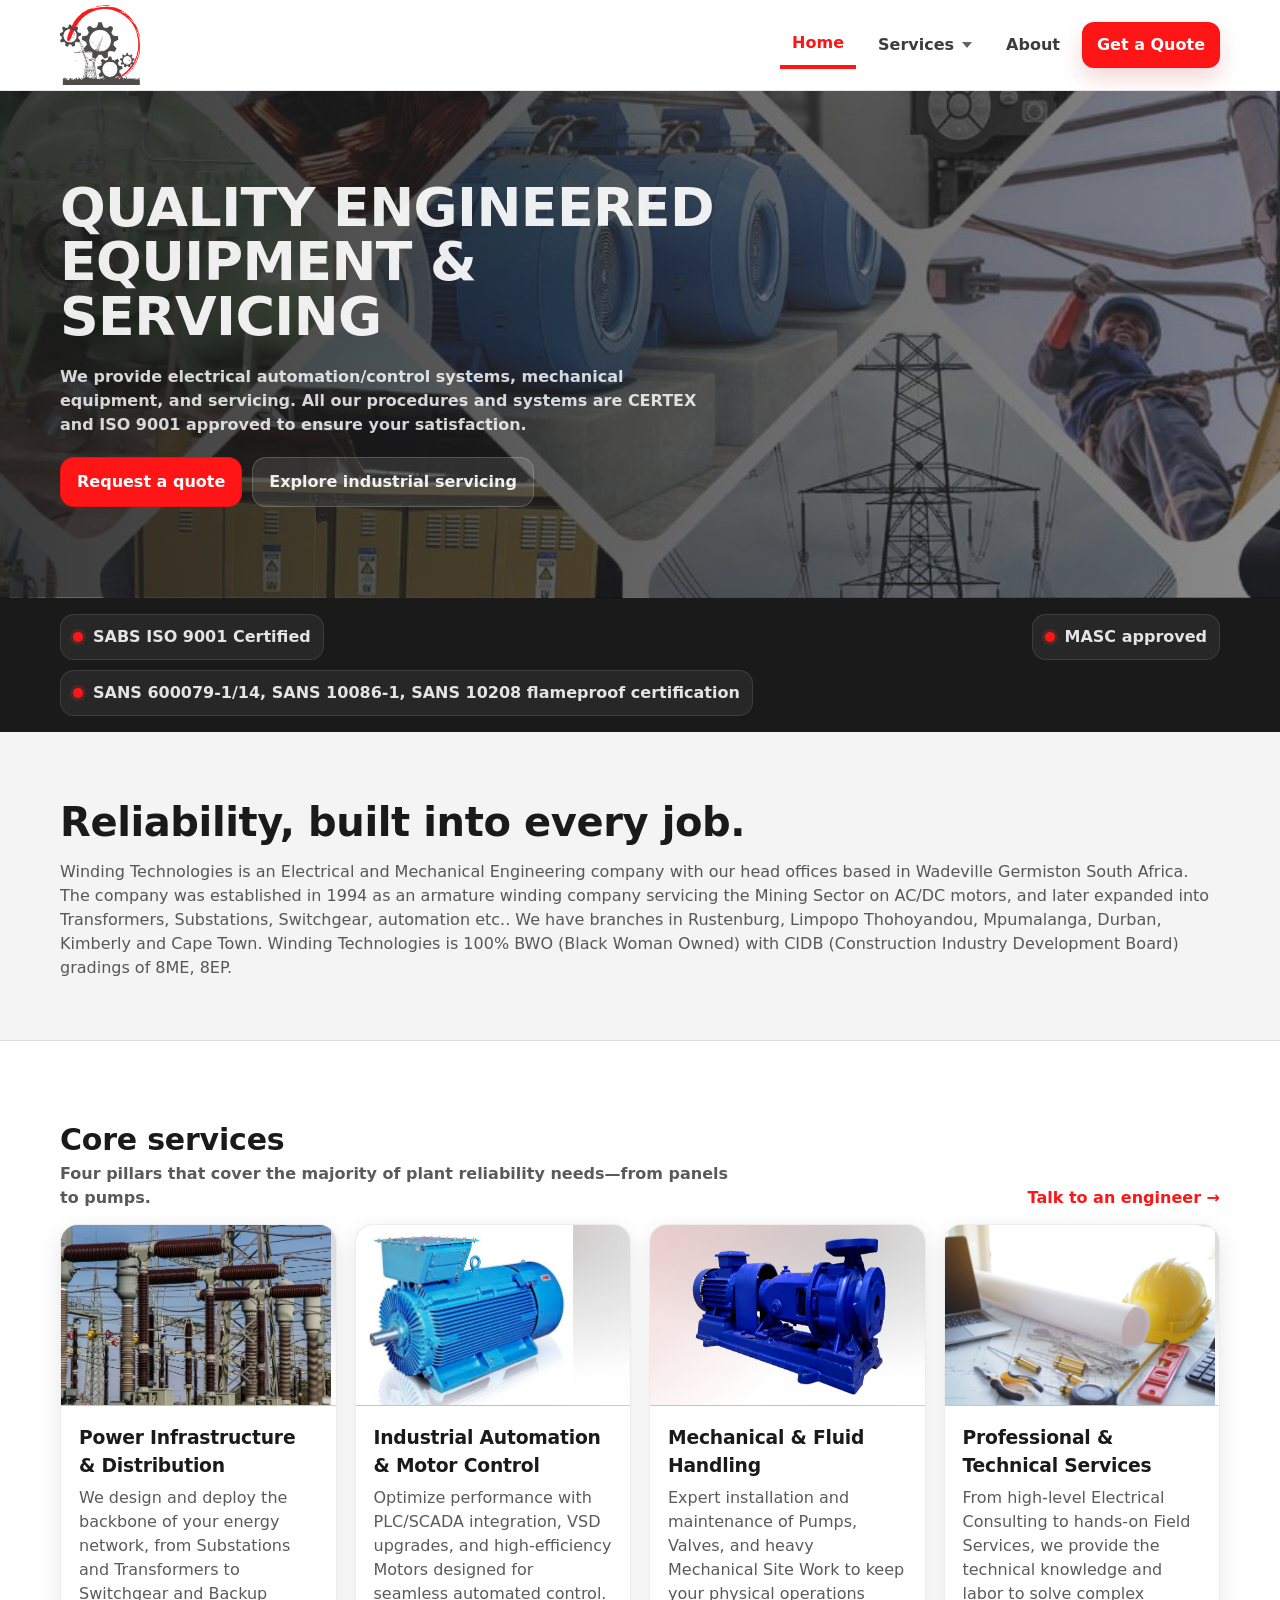
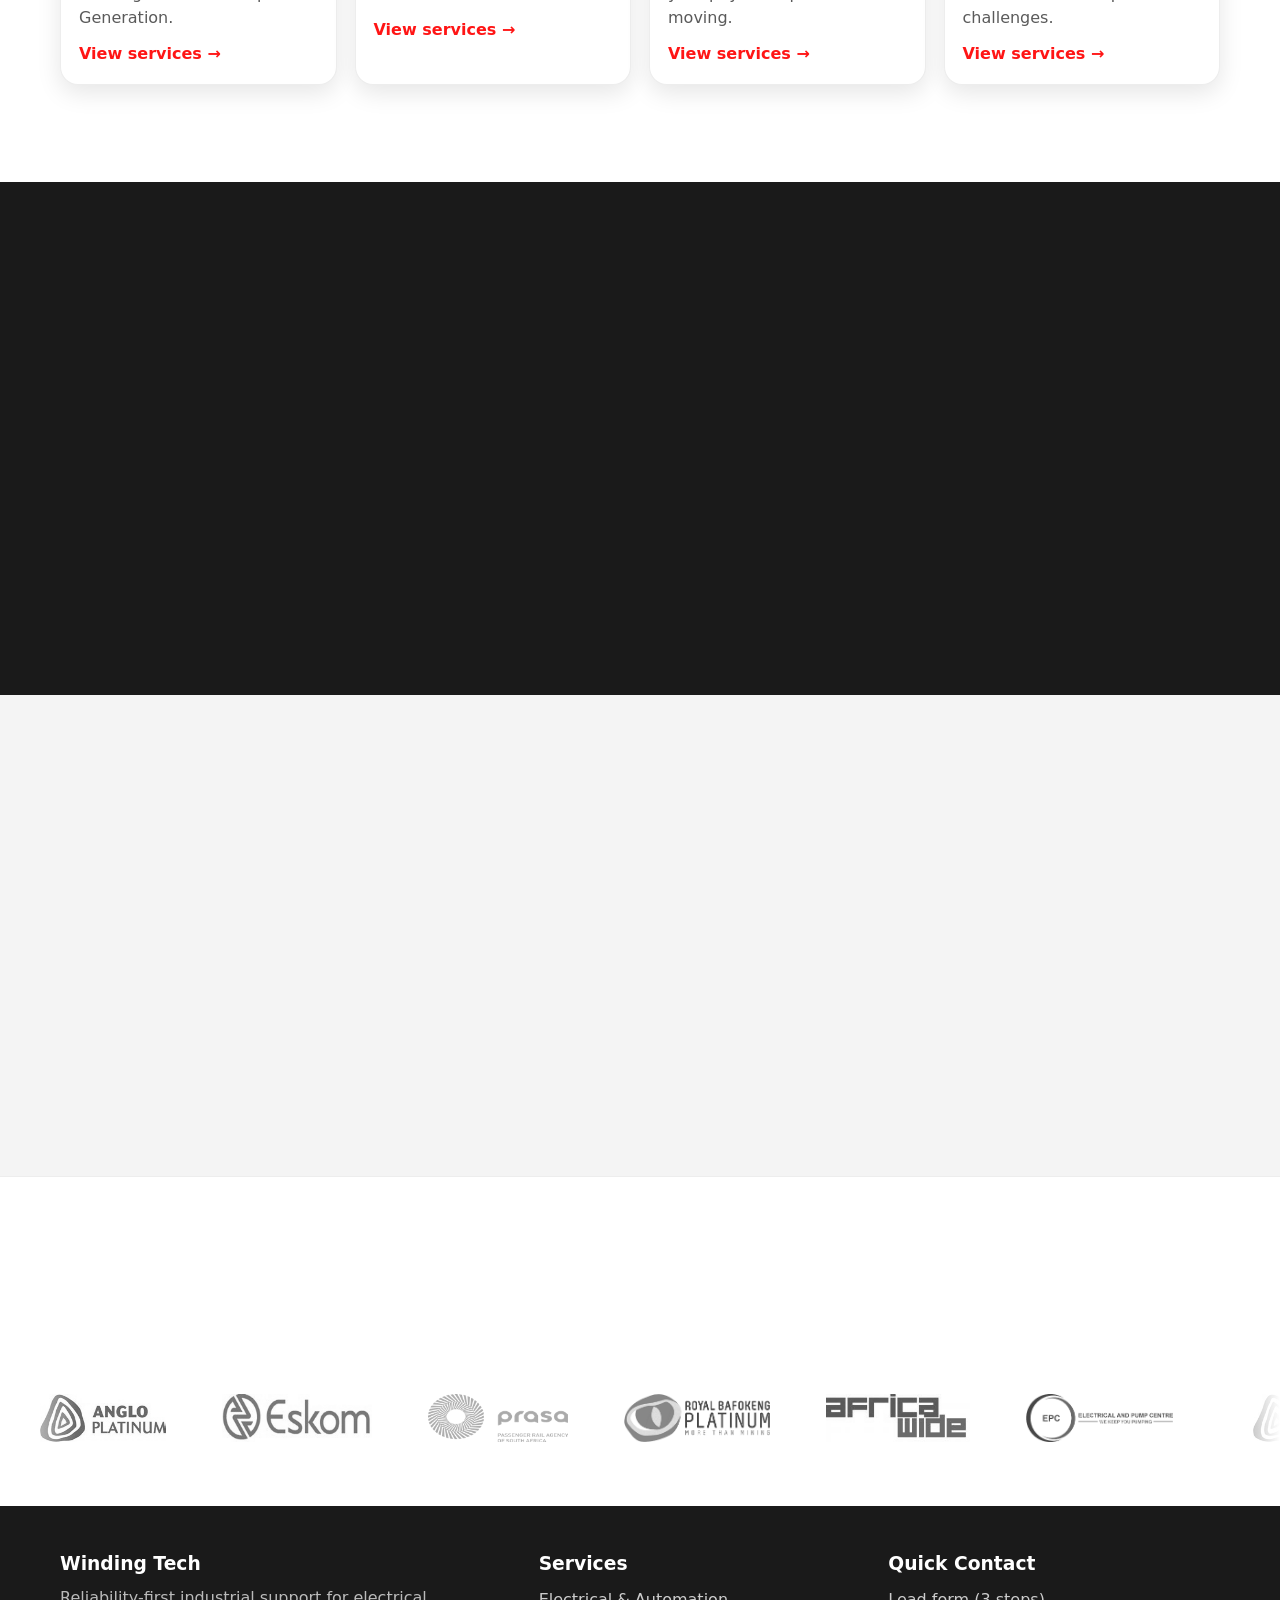
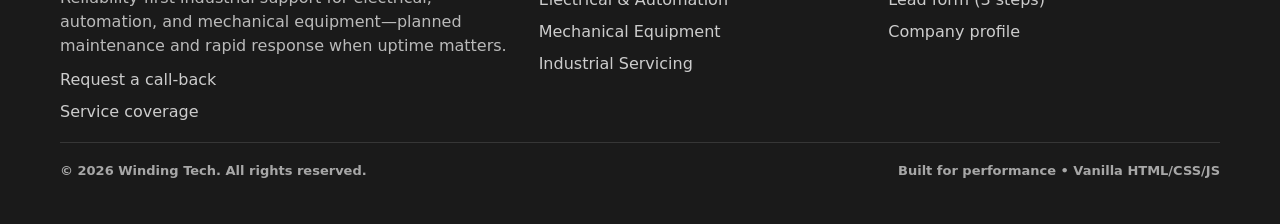
==== index.html @ 50ac8c04 "Initial Commit" ====
<!doctype html>
<html lang="en">
  <head>
    <meta charset="utf-8" />
    <meta name="viewport" content="width=device-width, initial-scale=1" />
    <title>Winding Tech | Industrial Electrical & Mechanical Services</title>
    <meta name="description" content="Reliability-first industrial electrical, automation, and mechanical equipment services. Planned maintenance and rapid response to protect uptime." />
    <link rel="stylesheet" href="./css/main.css" />
  </head>
  <body>
    <div data-site-header></div>

    <main>
      <section class="hero hero--image">
        <div class="u-container hero__grid">
          <div>
            <!-- <span class="u-pill">Industrial reliability • Uptime focused</span> -->
            <h1 class="hero__title">QUALITY ENGINEERED
              EQUIPMENT & SERVICING</h1>
            <p class="hero__lead">
              We provide electrical automation/control systems, mechanical equipment, and servicing. All our procedures and systems are CERTEX and ISO 9001 approved to ensure your satisfaction.            </p>
            <div class="hero__actions">
              <a class="btn btn--primary" href="./contact.html">Request a quote</a>
              <a class="btn" href="./services/industrial-servicing.html">Explore industrial servicing</a>
            </div>
          </div>

          <!-- <aside class="hero__panel" aria-label="What you get">
            <h3>Reliability-first delivery</h3>
            <p>Structured work scopes, clear reporting, and practical engineering—so downtime stays predictable.</p>
            <ul>
              <li>Preventive maintenance aligned to plant priorities</li>
              <li>On-site diagnostics and root-cause guidance</li>
              <li>Documentation and handover built into the job</li>
            </ul>
          </aside> -->
        </div>
      </section>

      <section class="trust" aria-label="Trust bar">
        <div class="u-container trust__row">
          <div class="trust__item"><span class="trust__dot" aria-hidden="true"></span> SABS ISO 9001 Certified</div>
          <div class="trust__item"><span class="trust__dot" aria-hidden="true"></span> MASC approved</div>
          <div class="trust__item"><span class="trust__dot" aria-hidden="true"></span> SANS 600079-1/14, SANS 10086-1, SANS 10208 flameproof certification</div>
        </div>
      </section>

      <section class="page-hero">
        <div class="u-container">
          <h1 class="page-hero__title">Reliability, built into every job.</h1>
          <p class="page-hero__lead">
            Winding Technologies is an Electrical and Mechanical Engineering company with our head offices based in
            Wadeville Germiston South Africa. The company was established in 1994 as an armature winding company servicing
            the Mining Sector on AC/DC motors, and later expanded into Transformers, Substations, Switchgear, automation etc..
            We have branches in Rustenburg, Limpopo Thohoyandou, Mpumalanga, Durban, Kimberly and Cape Town. Winding
            Technologies is 100% BWO (Black Woman Owned) with CIDB (Construction Industry Development Board) gradings of 8ME, 8EP.
          </p>
        </div>
      </section>

      <section class="u-section" aria-label="Core services overview">
        <div class="u-container">
          <div class="section-head" data-reveal>
            <div>
              <h2 class="section-head__title">Core services</h2>
              <p class="section-head__lead">Four pillars that cover the majority of plant reliability needs—from panels to pumps.</p>
            </div>
            <a class="link" href="./contact.html">Talk to an engineer →</a>
          </div>

          <div class="u-grid services-overview" data-reveal>
            <article class="u-card service-card">
              <div class="service-card__media" role="img" aria-label="Electrical and automation equipment placeholder">
                <img src="./assets/img/services/winding-tech-substation.jpg">
              </div>
              <div class="u-card__inner">
                <h3 class="service-card__title">Power Infrastructure & Distribution</h3>
                <p class="service-card__text">We design and deploy the backbone of your energy network, from Substations and Transformers to Switchgear and Backup
                Generation.</p>
                <div class="service-card__actions">
                  <a class="link" href="./services/electrical-automation.html">View services →</a>
                </div>
              </div>
            </article>

            <article class="u-card service-card">
              <div class="service-card__media" role="img" aria-label="Mechanical equipment placeholder">
                <img src="./assets/img/services/abb-motor-winding-tech.jpg" height="180">
              </div>
              <div class="u-card__inner">
                <h3 class="service-card__title">Industrial Automation & Motor Control</h3>
                <p class="service-card__text">Optimize performance with PLC/SCADA integration, VSD upgrades, and high-efficiency Motors designed for seamless
                automated control.</p>
                <div class="service-card__actions">
                  <a class="link" href="./services/mechanical-equipment.html">View services →</a>
                </div>
              </div>
            </article>

            <article class="u-card service-card">
              <div class="service-card__media" role="img" aria-label="Industrial servicing placeholder">
                <img src="./assets/img/services/Water-pump-2-inch-electric-Web-1-1024x538.png">
              </div>
              <div class="u-card__inner">
                <h3 class="service-card__title">Mechanical & Fluid Handling</h3>
                <p class="service-card__text">Expert installation and maintenance of Pumps, Valves, and heavy Mechanical Site Work to keep your physical operations
                moving.</p>
                <div class="service-card__actions">
                  <a class="link" href="./services/industrial-servicing.html">View services →</a>
                </div>
              </div>
            </article>

            <article class="u-card service-card">
              <div class="service-card__media" role="img" aria-label="Industrial servicing placeholder">
                <img src="./assets/img/services/consulting.jpg">
              </div>
              <div class="u-card__inner">
                <h3 class="service-card__title">Professional & Technical Services</h3>
                <p class="service-card__text">From high-level Electrical Consulting to hands-on Field Services, we provide the technical knowledge and labor to solve
                complex challenges.</p>
                <div class="service-card__actions">
                  <a class="link" href="./services/industrial-servicing.html">View services →</a>
                </div>
              </div>
            </article>
          </div>

        </div>
      </section>

      <section class="u-section fleet" aria-label="Rapid response fleet">
        <div class="u-container">
          <div class="fleet__grid">
            <div data-reveal>
              <h2 class="fleet__title">Quality Management</h2>
              <p class="fleet__text">
              <ul>
                <li>We are SABS ISO 9001 Certified, and we continue to maintain
                  the quality management system.</li>
                <li>We are ISO/IEC/SANS 80079-34:2018</li>
                <li>We are MTEX Q MARK as the Exd Product Repair Mark Scheme
                  Certification which covers the relevent requirements of SANS:</li>
                <li>SANS60079-0</li>
                <li>SANS60079-1</li>
                <li>SANS60079-19</li>
              </ul>
              </p>
              <!-- <div class="hero__actions" style="margin-top: 14px;">
                <a class="btn btn--primary" href="./contact.html">Request a quote</a>
                <a class="btn" href="./services/industrial-servicing.html">See servicing coverage</a>
              </div> -->
            </div>

            <div class="fleet__media" data-reveal>
              <div class="fleet__media-frame">
                <h2 class="fleet__title">Technology Partners</h2>
                <img
                  class="media-img media-img--featured"
                  src="./assets/img/partners/winding-technologies-partners.png"
                  alt="Winding Technologies Partners"
                  loading="lazy"
                />
              </div>
            </div>
            
          </div>
        </div>
      </section>

      <section class="u-section u-section--gray" aria-label="Value propositions">
        <div class="u-container">
          <div class="section-head" data-reveal>
            <div>
              <h2 class="section-head__title">Built for industrial reliability</h2>
              <p class="section-head__lead">Clear scopes. Safe execution. Documented handover. Practical engineering support on site.</p>
            </div>
          </div>

          <div class="u-grid" style="grid-template-columns: repeat(3, minmax(0,1fr));" data-reveal>
            <div class="u-card">
              <div class="u-card__inner">
                <h3 class="service-card__title">World-Class Infrastructure</h3>
                <p class="service-card__text">Factory and office space in
                  excess of 5000m<sup>2</sup></p>
              </div>
            </div>
            <div class="u-card">
              <div class="u-card__inner">
                <h3 class="service-card__title">Advanced Testing & Quality Assurance</h3>
                <p class="service-card__text">Fully computerised testing
                facility for Motors and
                Transformers</p>
              </div>
            </div>
            
            <div class="u-card">
              <div class="u-card__inner">
                <h3 class="service-card__title">Specialized Industrial Capabilities</h3>
                <p class="service-card__text">Overhead cranes of 40ton combined
                capacity, Baking and burn-off ovens with
                calibrated temperature controls, Full range of transport with vehicle
                capacities totalling 19 tons
</p>
              </div>
            </div>
          </div>
        </div>
      </section>
    </main>

    <section class="client-logos" aria-labelledby="client-logos-heading">
      <div class="u-container client-logos__head" data-reveal>
        <h2 id="client-logos-heading" class="client-logos__title">Clients we support</h2>
        <p class="client-logos__lead">Trusted partnerships across mining, power, rail, and industrial sectors.</p>
      </div>
      <div class="client-logos__viewport">
        <div class="client-logos__strip">
          <ul class="client-logos__row">
            <li class="client-logos__cell">
              <img src="./assets/img/clients/anglo-american-logo.jpg" alt="Anglo American" width="200" height="80" loading="lazy" />
            </li>
            <li class="client-logos__cell">
              <img src="./assets/img/clients/eskom-logo.jpg" alt="Eskom" width="200" height="80" loading="lazy" />
            </li>
            <li class="client-logos__cell">
              <img src="./assets/img/clients/prasa-logo.png" alt="PRASA" width="200" height="80" loading="lazy" />
            </li>
            <li class="client-logos__cell">
              <img src="./assets/img/clients/royal-bafokeng-logo.png" alt="Royal Bafokeng Platinum" width="200" height="80" loading="lazy" />
            </li>
            <li class="client-logos__cell">
              <img src="./assets/img/clients/africa-wide-logo.jpg" alt="Africa Wide" width="200" height="80" loading="lazy" />
            </li>
            <li class="client-logos__cell">
              <img src="./assets/img/clients/epc-logo.png" alt="EPC" width="200" height="80" loading="lazy" />
            </li>
          </ul>
          <ul class="client-logos__row" aria-hidden="true">
            <li class="client-logos__cell">
              <img src="./assets/img/clients/anglo-american-logo.jpg" alt="" width="200" height="80" loading="lazy" />
            </li>
            <li class="client-logos__cell">
              <img src="./assets/img/clients/eskom-logo.jpg" alt="" width="200" height="80" loading="lazy" />
            </li>
            <li class="client-logos__cell">
              <img src="./assets/img/clients/prasa-logo.png" alt="" width="200" height="80" loading="lazy" />
            </li>
            <li class="client-logos__cell">
              <img src="./assets/img/clients/royal-bafokeng-logo.png" alt="" width="200" height="80" loading="lazy" />
            </li>
            <li class="client-logos__cell">
              <img src="./assets/img/clients/africa-wide-logo.jpg" alt="" width="200" height="80" loading="lazy" />
            </li>
            <li class="client-logos__cell">
              <img src="./assets/img/clients/epc-logo.png" alt="" width="200" height="80" loading="lazy" />
            </li>
          </ul>
        </div>
      </div>
    </section>

    <div data-site-footer></div>
    <script src="./js/main.js" defer></script>
  </body>
</html>
---- css/main.css ----
/* Winding Tech — Design System (BEM + CSS Variables) */
:root{
  --color-jet: #1A1A1A;
  --color-red: #ff1515;
  --color-gray: #F4F4F4;
  --color-white: #FFFFFF;
  --color-muted: #4e4b4b;

  --radius-md: 14px;
  --radius-lg: 18px;
  --shadow-sm: 0 8px 24px rgba(0,0,0,.10);
  --shadow-md: 0 16px 40px rgba(0,0,0,.14);

  --container: 1160px;
  --gutter: 20px;
  --header-h: 90px;
}

*{ box-sizing:border-box; }
html{ scroll-behavior:smooth; }
body{
  margin:0;
  font-family: ui-sans-serif, system-ui, -apple-system, "Segoe UI", Roboto, Helvetica, Arial, "Apple Color Emoji","Segoe UI Emoji";
  color: var(--color-jet);
  background: var(--color-white);
  line-height: 1.5;
  text-rendering: optimizeLegibility;
}
img{ max-width:100%; height:auto; display:block; }
a{ color: inherit; text-decoration: none; }
button, input, textarea{ font: inherit; }

.media-img{
  width: 100%;
  height: 100%;
  object-fit: cover;
  border-radius: 4px;
}
.media-img--featured{
  border-bottom: 3px solid var(--color-red);
}

.u-container{
  width: min(var(--container), calc(100% - (var(--gutter) * 2)));
  margin-inline: auto;
}
.u-sr-only{
  position:absolute;
  width:1px; height:1px;
  padding:0; margin:-1px;
  overflow:hidden; clip: rect(0,0,0,0);
  white-space:nowrap; border:0;
}
.u-section{
  padding: clamp(40px, 6vw, 84px) 0;
}
.u-section--gray{ background: var(--color-gray); }
.u-grid{ display:grid; gap: 18px; }
.u-card{
  background: var(--color-white);
  border-radius: var(--radius-lg);
  box-shadow: var(--shadow-sm);
  border: 1px solid rgba(26,26,26,.08);
}
.u-card__inner{ padding: 18px; }
.u-pill{
  display:inline-flex;
  gap: 8px;
  align-items:center;
  padding: 8px 12px;
  border-radius: 999px;
  background: rgba(211,47,47,.10);
  color: var(--color-jet);
  border: 1px solid rgba(211,47,47,.18);
  font-weight: 600;
  font-size: 13px;
}

/* Header / Nav */
.site-header{
  position: sticky;
  top: 0;
  z-index: 50;
  background: rgba(255,255,255,.88);
  backdrop-filter: blur(10px);
  border-bottom: 1px solid rgba(26,26,26,.10);
}
.site-header__bar{
  display:flex;
  align-items:center;
  justify-content:space-between;
  height: var(--header-h);
  gap: 14px;
}
.brand{
  display:flex;
  align-items:center;
  gap: 10px;
  min-width: 200px;
}
.brand__logo{
  width: 80px;
  height: 80px;
  /* border-radius: 10px; */
  object-fit: cover;
  /* box-shadow: inset 0 0 0 1px rgba(255,255,255,.12); */
 }
.brand__text{ display:flex; flex-direction:column; line-height:1.1; }
.brand__name{ font-weight: 800; letter-spacing: .2px; }
.brand__tag{ font-size: 12px; color: var(--color-muted); font-weight: 600; }

.nav{
  display:flex;
  align-items:center;
  gap: 16px;
}
.nav__list{
  list-style:none;
  display:flex;
  gap: 10px;
  padding:0;
  margin:0;
  align-items:center;
}
.nav__item{ position: relative; }
.nav__link{
  display:inline-flex;
  align-items:center;
  padding: 10px 12px;
  border-radius: 0px;
  font-weight: 650;
  color: rgba(26,26,26,.85);
}
.nav__link:hover{
  background: rgba(26,26,26,.06);
}
.nav__link--active{
  background: none;
  border-bottom: 4px solid var(--color-red);
  color: var(--color-red);
}
.nav__link--services{
  display:inline-flex;
  align-items:center;
  gap: 8px;
  border:none;
  background-color: var(--color-white);
}
.nav__caret{
  width: 0;
  height: 0;
  border-left: 5px solid transparent;
  border-right: 5px solid transparent;
  border-top: 6px solid currentColor;
  opacity: .8;
}

/* Mega menu */
.mega{
  position: absolute;
  top: calc(100% + 10px);
  left: 0;
  min-width: 360px;
  background: var(--color-jet);
  color: rgba(255,255,255,.92);
  border-radius: 18px;
  border: 1px solid rgba(255,255,255,.10);
  border-top: 4px solid var(--color-red);
  box-shadow: var(--shadow-md);
  padding: 14px;
  display:none;
}
.mega__grid{
  display:grid;
  grid-template-columns: 1fr;
  gap: 12px;
}
.mega__col-title{
  margin: 0 0 8px;
  color: rgba(255,255,255,.70);
  font-weight: 850;
  font-size: 12px;
  letter-spacing: .6px;
  text-transform: uppercase;
}
.mega__list{
  list-style:none;
  padding:0;
  margin:0;
  display:grid;
  gap: 6px;
}
.mega__link{
  display:flex;
  align-items:center;
  padding: 10px 12px;
  border-radius: 14px;
  color: rgba(255,255,255,.92);
  font-weight: 600;
}
.mega__link:hover{
  color: var(--color-red);
  background: rgba(255,255,255,.06);
}
.nav__item--services:hover .mega{ display:block; }
.nav__item--services.nav__item--open .mega{ display:block; }
.nav__cta{
  display:inline-flex;
  align-items:center;
  justify-content:center;
  padding: 10px 14px;
  border-radius: 12px;
  background: var(--color-red);
  color: var(--color-white);
  font-weight: 750;
  box-shadow: 0 10px 22px rgba(211,47,47,.20);
  border: 1px solid rgba(0,0,0,.05);
}
.nav__cta:hover{ filter: brightness(.98); }

.nav-toggle{
  display:none;
  width: 42px;
  height: 42px;
  border-radius: 12px;
  border: 1px solid rgba(26,26,26,.12);
  background: rgba(255,255,255,.9);
  padding:0;
}
.nav-toggle__icon{
  width: 18px;
  height: 12px;
  margin: 0 auto;
  position: relative;
}
.nav-toggle__icon span{
  position:absolute;
  left:0; right:0;
  height: 2px;
  background: var(--color-jet);
  border-radius: 2px;
  transform-origin: center;
  transition: transform .18s ease, top .18s ease, opacity .18s ease;
}
.nav-toggle__icon span:nth-child(1){ top:0; }
.nav-toggle__icon span:nth-child(2){ top:5px; }
.nav-toggle__icon span:nth-child(3){ top:10px; }
.nav--open .nav-toggle__icon span:nth-child(1){ top:5px; transform: rotate(45deg); }
.nav--open .nav-toggle__icon span:nth-child(2){ opacity:0; }
.nav--open .nav-toggle__icon span:nth-child(3){ top:5px; transform: rotate(-45deg); }

@media (max-width: 860px){
  .nav-toggle{ display:inline-flex; align-items:center; justify-content:center; }
  .nav__list{
    position: fixed;
    inset: calc(var(--header-h) + 12px) 12px auto 12px;
    display:grid;
    gap: 8px;
    padding: 12px;
    border-radius: 18px;
    background: rgba(255,255,255,.96);
    border: 1px solid rgba(26,26,26,.12);
    box-shadow: var(--shadow-md);
    transform: translateY(-12px);
    opacity: 0;
    pointer-events: none;
    transition: transform .18s ease, opacity .18s ease;
  }
  .nav--open .nav__list{
    transform: translateY(0);
    opacity: 1;
    pointer-events: auto;
  }
  .nav__link, .nav__cta{ width: 100%; justify-content:flex-start; }

  .nav__item{ width: 100%; }
  .nav__item--services .mega{
    position: static;
    min-width: 0;
    width: 100%;
    margin-top: 6px;
    display:none;
  }
  .nav__item--services.nav__item--open .mega{ display:block; }
  .mega__grid{ grid-template-columns: 1fr; }
}

/* Footer */
.site-footer{
  background: var(--color-jet);
  color: rgba(255,255,255,.88);
  padding: 44px 0;
}
.site-footer__grid{
  display:grid;
  grid-template-columns: 1.25fr .9fr .9fr;
  gap: 18px;
}
.site-footer__title{ font-weight: 800; color: var(--color-white); margin:0 0 8px; }
.site-footer__muted{ color: rgba(255,255,255,.70); margin:0; }
.site-footer__links{ list-style:none; padding:0; margin: 10px 0 0; display:grid; gap: 8px; }
.site-footer__links a{ color: rgba(255,255,255,.78); }
.site-footer__links a:hover{ color: rgba(255,255,255,.95); }
.site-footer__meta{
  margin-top: 18px;
  padding-top: 18px;
  border-top: 1px solid rgba(255,255,255,.12);
  display:flex;
  align-items:center;
  justify-content:space-between;
  gap: 12px;
  flex-wrap: wrap;
  color: rgba(255,255,255,.62);
  font-weight: 600;
  font-size: 13px;
}
@media (max-width: 860px){
  .site-footer__grid{ grid-template-columns: 1fr; }
}

/* Home */
.hero{
  position: relative;
  padding: clamp(44px, 7vw, 96px) 0;
  background:
    radial-gradient(900px 500px at 16% -10%, rgba(211,47,47,.18), transparent 60%),
    radial-gradient(700px 420px at 92% 0%, rgba(26,26,26,.10), transparent 55%),
    linear-gradient(180deg, rgba(244,244,244,.85), rgba(255,255,255,1));
  border-bottom: 1px solid rgba(26,26,26,.10);
}
.hero--image{
  color: rgba(255,255,255,.92);
  background-color: var(--color-jet);
  background-image: var(--hero-image, url("../assets/img/winding-tech-website-header.png"));
  background-size: cover;
  background-position: center;
  background-repeat: no-repeat;
  background-attachment: fixed;
  border-bottom: 1px solid rgba(0,0,0,.25);
}
.hero--image::before{
  content:"";
  position:absolute;
  inset:0;
  background: linear-gradient(90deg, rgba(26,26,26,.70), rgba(26,26,26,0));
  pointer-events:none;
}
.hero--image .hero__grid{ position: relative; z-index: 1; }
.hero--image .u-pill{
  background: rgba(0,0,0,.28);
  border-color: rgba(255,255,255,.14);
  color: rgba(255,255,255,.92);
}
.hero--image .hero__lead{ color: rgba(255,255,255,.82); }
.hero--image .btn{
  background: rgba(255,255,255,.10);
  border-color: rgba(255,255,255,.18);
  color: rgba(255,255,255,.92);
}
.hero--image .btn--primary{
  background: var(--color-red);
  color: var(--color-white);
  border-color: rgba(0,0,0,.10);
}
.hero__grid{
  display:grid;
  grid-template-columns: 1.2fr .8fr;
  gap: 22px;
  align-items:center;
}
.hero__title{
  font-size: clamp(34px, 4.2vw, 54px);
  line-height: 1.02;
  letter-spacing: -0.6px;
  margin: 0 0 20px;
}
.hero__lead{
  margin: 0 0 20px;
  color: rgba(26,26,26,.75);
  font-weight: 600;
  max-width: 58ch;
}
.hero__actions{
  display:flex;
  gap: 10px;
  flex-wrap: wrap;
  align-items:center;
}
.btn{
  display:inline-flex;
  align-items:center;
  justify-content:center;
  gap: 10px;
  padding: 12px 16px;
  border-radius: 14px;
  border: 1px solid rgba(26,26,26,.12);
  background: rgba(255,255,255,.92);
  font-weight: 750;
}
.btn--primary{
  background: var(--color-red);
  color: var(--color-white);
  border-color: rgba(0,0,0,.08);
}
.btn:hover{ filter: brightness(.99); }
.hero__panel{
  background: rgba(26,26,26,.92);
  color: rgba(255,255,255,.90);
  border-radius: 22px;
  padding: 18px;
  box-shadow: var(--shadow-md);
  border: 1px solid rgba(255,255,255,.10);
}
.hero__panel h3{ margin: 0 0 10px; color: var(--color-white); }
.hero__panel p{ margin: 0 0 12px; color: rgba(255,255,255,.74); font-weight: 600; }
.hero__panel ul{ margin: 0; padding-left: 18px; color: rgba(255,255,255,.84); }
.hero__panel li{ margin: 6px 0; }
@media (max-width: 980px){
  .hero__grid{ grid-template-columns: 1fr; }
}

.trust{
  padding: 16px 0;
  background: var(--color-jet);
  color: rgba(255,255,255,.88);
}
.trust__row{
  display:flex;
  gap: 10px;
  flex-wrap: wrap;
  align-items:center;
  justify-content: space-between;
}
.trust__item{
  display:flex;
  gap: 10px;
  align-items:center;
  padding: 10px 12px;
  border-radius: 14px;
  background: rgba(255,255,255,.06);
  border: 1px solid rgba(255,255,255,.10);
  font-weight: 750;
  color: rgba(255,255,255,.88);
}
.trust__dot{
  width: 10px; height: 10px;
  border-radius: 999px;
  background: var(--color-red);
  box-shadow: 0 0 0 3px rgba(211,47,47,.20);
}

.section-head{
  display:flex;
  align-items:flex-end;
  justify-content: space-between;
  gap: 14px;
  margin-bottom: 14px;
}
.section-head__title{
  margin:0;
  font-size: clamp(22px, 2.4vw, 30px);
  letter-spacing: -.2px;
}
.section-head__lead{
  margin:0;
  color: rgba(26,26,26,.72);
  font-weight: 600;
  max-width: 62ch;
}

.services-overview{
  grid-template-columns: repeat(4, 1fr);
  margin-bottom: 20px;
}
@media (max-width: 980px){
  .services-overview{ grid-template-columns: 1fr; }
}

.service-card{
  overflow:hidden;
}
.service-card__media{
  aspect-ratio: 16/9;
  background:
    linear-gradient(135deg, rgba(211,47,47,.18), transparent 60%),
    radial-gradient(400px 240px at 70% 10%, rgba(26,26,26,.18), transparent 55%),
    linear-gradient(180deg, rgba(244,244,244,1), rgba(255,255,255,1));
  border-bottom: 1px solid rgba(26,26,26,.08);
}

.service-card__media > img {
  height: 180px;
}

.service-card__title{
  margin: 0 0 6px;
  font-weight: 850;
  letter-spacing: -.2px;
}
.service-card__text{
  margin:0;
  color: rgba(26,26,26,.72);
  font-weight: 400;
}
.service-card__actions{
  margin-top: 12px;
  display:flex;
  gap: 10px;
  align-items:center;
  flex-wrap: wrap;
}
.link{
  display:inline-flex;
  align-items:center;
  gap: 8px;
  font-weight: 800;
  color: var(--color-red);
}
.link:hover{ filter: brightness(.95); }

/* Fleet (home) */
.fleet{
  background: var(--color-jet);
  color: rgba(255,255,255,.90);
}
.fleet__grid{
  display:grid;
  grid-template-columns: 1fr 1fr;
  gap: 18px;
  align-items:center;
}
.fleet__media{
  border-left: 5px solid var(--color-red);
  padding-left: 12px;
}
.fleet__media-frame{
  border-radius: 18px;
  overflow:hidden;
  box-shadow: var(--shadow-md);
  border: 1px solid rgba(255,255,255,.10);
  background: rgba(255,255,255,.06);
}
.fleet__title{
  margin: 0 0 8px;
  font-size: clamp(22px, 2.6vw, 34px);
  letter-spacing: -.3px;
  color: var(--color-white);
}
.fleet__text{
  margin: 0;
  color: rgba(255,255,255,.76);
  font-weight: 650;
  max-width: 60ch;
}
@media (max-width: 768px){
  .fleet__grid{ grid-template-columns: 1fr; }
  .fleet__media{ padding-left: 0; border-left: 0; border-top: 5px solid var(--color-red); padding-top: 12px; }
}

/* Service pages */
.page-hero{
  padding: 60px 0;
  background: var(--color-gray);
  border-bottom: 1px solid rgba(26,26,26,.10);
}
.page-hero__title{ margin:0 0 8px; font-size: clamp(28px, 3.2vw, 40px); letter-spacing:-.4px; }
.page-hero__lead{ margin:0; color: rgba(26,26,26,.72); font-weight: 400; }

.service-layout{
  display:grid;
  grid-template-columns: 1.1fr .9fr;
  gap: 18px;
  align-items:start;
}
.service-layout__main{ min-width: 0; }
.service-layout__aside{
  position: sticky;
  top: calc(var(--header-h) + 16px);
  align-self: start;
}
@media (max-width: 980px){
  .service-layout{ grid-template-columns: 1fr; }
  .service-layout__aside{ position: static; }
}

.capabilities{
  display:grid;
  gap: 12px;
}
.capabilities__list{
  margin: 10px 0 0;
  padding-left: 18px;
  color: rgba(26,26,26,.78);
  font-weight: 600;
}
.capabilities__list li{ margin: 7px 0; }

.tech-grid{
  display:grid;
  grid-template-columns: 1.15fr .85fr;
  gap: 16px;
  align-items:start;
}
.tech-grid__spec{
  min-width: 0;
}
.tech-grid__media{
  border-radius: 18px;
  overflow:hidden;
  border: 1px solid rgba(26,26,26,.10);
  box-shadow: var(--shadow-sm);
  background: rgba(255,255,255,.75);
}
@media (max-width: 980px){
  .tech-grid{ grid-template-columns: 1fr; }
}

.quick-contact{
  background: var(--color-jet);
  color: rgba(255,255,255,.90);
  border-radius: 18px;
  padding: 16px;
  border: 1px solid rgba(255,255,255,.10);
}
.quick-contact__title{ margin: 0 0 6px; color: var(--color-white); font-weight: 850; }
.quick-contact__text{ margin: 0 0 12px; color: rgba(255,255,255,.74); font-weight: 650; }
.quick-contact__btn{
  display:inline-flex;
  width:100%;
  justify-content:center;
  padding: 12px 14px;
  border-radius: 14px;
  background: var(--color-red);
  color: var(--color-white);
  font-weight: 850;
  border: 1px solid rgba(0,0,0,.08);
}
.quick-contact__btn:hover{ filter: brightness(.98); }

/* Multi-step form */
.form{
  display:grid;
  gap: 14px;
}
.form__grid{
  display:grid;
  gap: 12px;
  grid-template-columns: repeat(2, minmax(0,1fr));
}
@media (max-width: 680px){
  .form__grid{ grid-template-columns: 1fr; }
}
.field{
  display:grid;
  gap: 6px;
}
.field__label{ font-weight: 800; font-size: 13px; color: rgba(26,26,26,.82); }
.field__control{
  width: 100%;
  padding: 12px 12px;
  border-radius: 14px;
  border: 1px solid rgba(26,26,26,.12);
  background: rgba(255,255,255,.96);
  outline: none;
}
.field__control:focus{
  border-color: rgba(211,47,47,.35);
  box-shadow: 0 0 0 4px rgba(211,47,47,.14);
}
.field__error{
  display:none;
  color: var(--color-red);
  font-weight: 750;
  font-size: 12px;
}
.field--invalid .field__error{ display:block; }
.field--invalid .field__control{ border-color: rgba(211,47,47,.55); }

.stepper{
  display:flex;
  gap: 10px;
  flex-wrap: wrap;
  align-items:center;
}
.stepper__step{
  display:flex;
  align-items:center;
  gap: 10px;
  padding: 10px 12px;
  border-radius: 16px;
  border: 1px solid rgba(26,26,26,.12);
  background: rgba(255,255,255,.96);
  font-weight: 800;
}
.stepper__num{
  width: 26px; height: 26px;
  border-radius: 999px;
  display:inline-flex;
  align-items:center;
  justify-content:center;
  background: rgba(26,26,26,.08);
  font-size: 13px;
}
.stepper__step--active{
  border-color: rgba(211,47,47,.25);
  background: rgba(211,47,47,.08);
}
.stepper__step--active .stepper__num{
  background: rgba(211,47,47,.20);
}
.form-actions{
  display:flex;
  gap: 10px;
  flex-wrap: wrap;
  align-items:center;
  justify-content: space-between;
  margin-top: 6px;
}
.form-actions__left, .form-actions__right{
  display:flex; gap: 10px; align-items:center; flex-wrap: wrap;
}

.toast{
  display:none;
  padding: 12px 14px;
  border-radius: 14px;
  border: 1px solid rgba(26,26,26,.12);
  background: rgba(255,255,255,.96);
  font-weight: 750;
}
.toast--show{ display:block; }

/* Scroll reveal */
.reveal{
  opacity: 0;
  transform: translateY(14px);
  transition: opacity .5s ease, transform .5s ease;
  will-change: opacity, transform;
}
.reveal--visible{
  opacity: 1;
  transform: translateY(0);
}

/* Ensure no horizontal scroll on mobile */
body{ overflow-x: hidden; }

/* New service subpages (split layout) */
.svc-hero{
  padding: 54px 0;
  background:
    radial-gradient(700px 380px at 10% 0%, rgba(211,47,47,.22), transparent 55%),
    radial-gradient(760px 420px at 92% 0%, rgba(255,255,255,.08), transparent 55%),
    linear-gradient(180deg, rgba(26,26,26,1), rgba(26,26,26,.92));
  color: rgba(255,255,255,.92);
  border-bottom: 1px solid rgba(255,255,255,.10);
}
.svc-hero__title{
  margin: 0 0 10px;
  font-size: clamp(30px, 3.8vw, 44px);
  letter-spacing: -.4px;
  color: var(--color-white);
}
.svc-hero__line{
  width: 74px;
  height: 4px;
  border-radius: 999px;
  background: var(--color-red);
  margin: 10px 0 0;
}
.svc-hero__lead{
  margin: 0;
  color: rgba(255,255,255,.74);
  font-weight: 650;
  max-width: 72ch;
}

.svc-cta{
  background: var(--color-red);
  color: var(--color-white);
  padding: 18px 0;
}
.svc-cta__row{
  display:flex;
  align-items:center;
  justify-content: space-between;
  gap: 14px;
  flex-wrap: wrap;
}
.svc-cta__text{
  margin:0;
  font-weight: 900;
  letter-spacing: -.1px;
}
.svc-cta__link{
  display:inline-flex;
  align-items:center;
  justify-content:center;
  padding: 10px 14px;
  border-radius: 14px;
  background: rgba(26,26,26,.16);
  border: 1px solid rgba(255,255,255,.20);
  color: var(--color-white);
  font-weight: 900;
}
.svc-cta__link:hover{ filter: brightness(.98); }

/* Client logos marquee */
.client-logos{
  padding: clamp(36px, 5vw, 64px) 0 clamp(28px, 4vw, 48px);
  background: var(--color-white);
  border-top: 1px solid rgba(26,26,26,.08);
}
.client-logos__head{
  text-align: center;
  max-width: 56ch;
  margin-inline: auto;
  margin-bottom: clamp(22px, 3.5vw, 36px);
}
.client-logos__title{
  margin: 0 0 8px;
  font-size: clamp(22px, 2.4vw, 30px);
  font-weight: 850;
  letter-spacing: -.2px;
}
.client-logos__lead{
  margin: 0;
  color: var(--color-muted);
  font-weight: 650;
  font-size: clamp(14px, 1.5vw, 16px);
}
.client-logos__viewport{
  overflow: hidden;
  mask-image: linear-gradient(
    90deg,
    transparent,
    #000 6%,
    #000 94%,
    transparent
  );
  -webkit-mask-image: linear-gradient(
    90deg,
    transparent,
    #000 6%,
    #000 94%,
    transparent
  );
}
.client-logos__strip{
  display: flex;
  width: max-content;
  animation: client-logos-marquee 45s linear infinite;
  will-change: transform;
}
.client-logos__strip:hover{
  animation-play-state: paused;
}
.client-logos__row{
  list-style: none;
  display: flex;
  align-items: center;
  gap: clamp(28px, 5vw, 56px);
  margin: 0;
  padding: 12px clamp(20px, 4vw, 40px);
}
.client-logos__cell{
  flex: 0 0 auto;
  display: flex;
  align-items: center;
  justify-content: center;
  min-height: 56px;
}
.client-logos__cell img{
  max-height: 48px;
  width: auto;
  max-width: min(160px, 28vw);
  object-fit: contain;
  filter: grayscale(1);
  opacity: .72;
  transition: opacity .25s ease, filter .25s ease;
}
.client-logos__strip:hover .client-logos__cell img{
  opacity: .9;
}
@keyframes client-logos-marquee{
  from{ transform: translateX(0); }
  to{ transform: translateX(-50%); }
}
@media (prefers-reduced-motion: reduce){
  .client-logos__viewport{
    mask-image: none;
    -webkit-mask-image: none;
  }
  .client-logos__strip{
    animation: none;
    width: auto;
    max-width: var(--container);
    margin-inline: auto;
    flex-wrap: wrap;
    justify-content: center;
  }
  .client-logos__row{
    flex-wrap: wrap;
    justify-content: center;
    padding: 8px var(--gutter);
  }
  .client-logos__row[aria-hidden="true"]{
    display: none;
  }
}
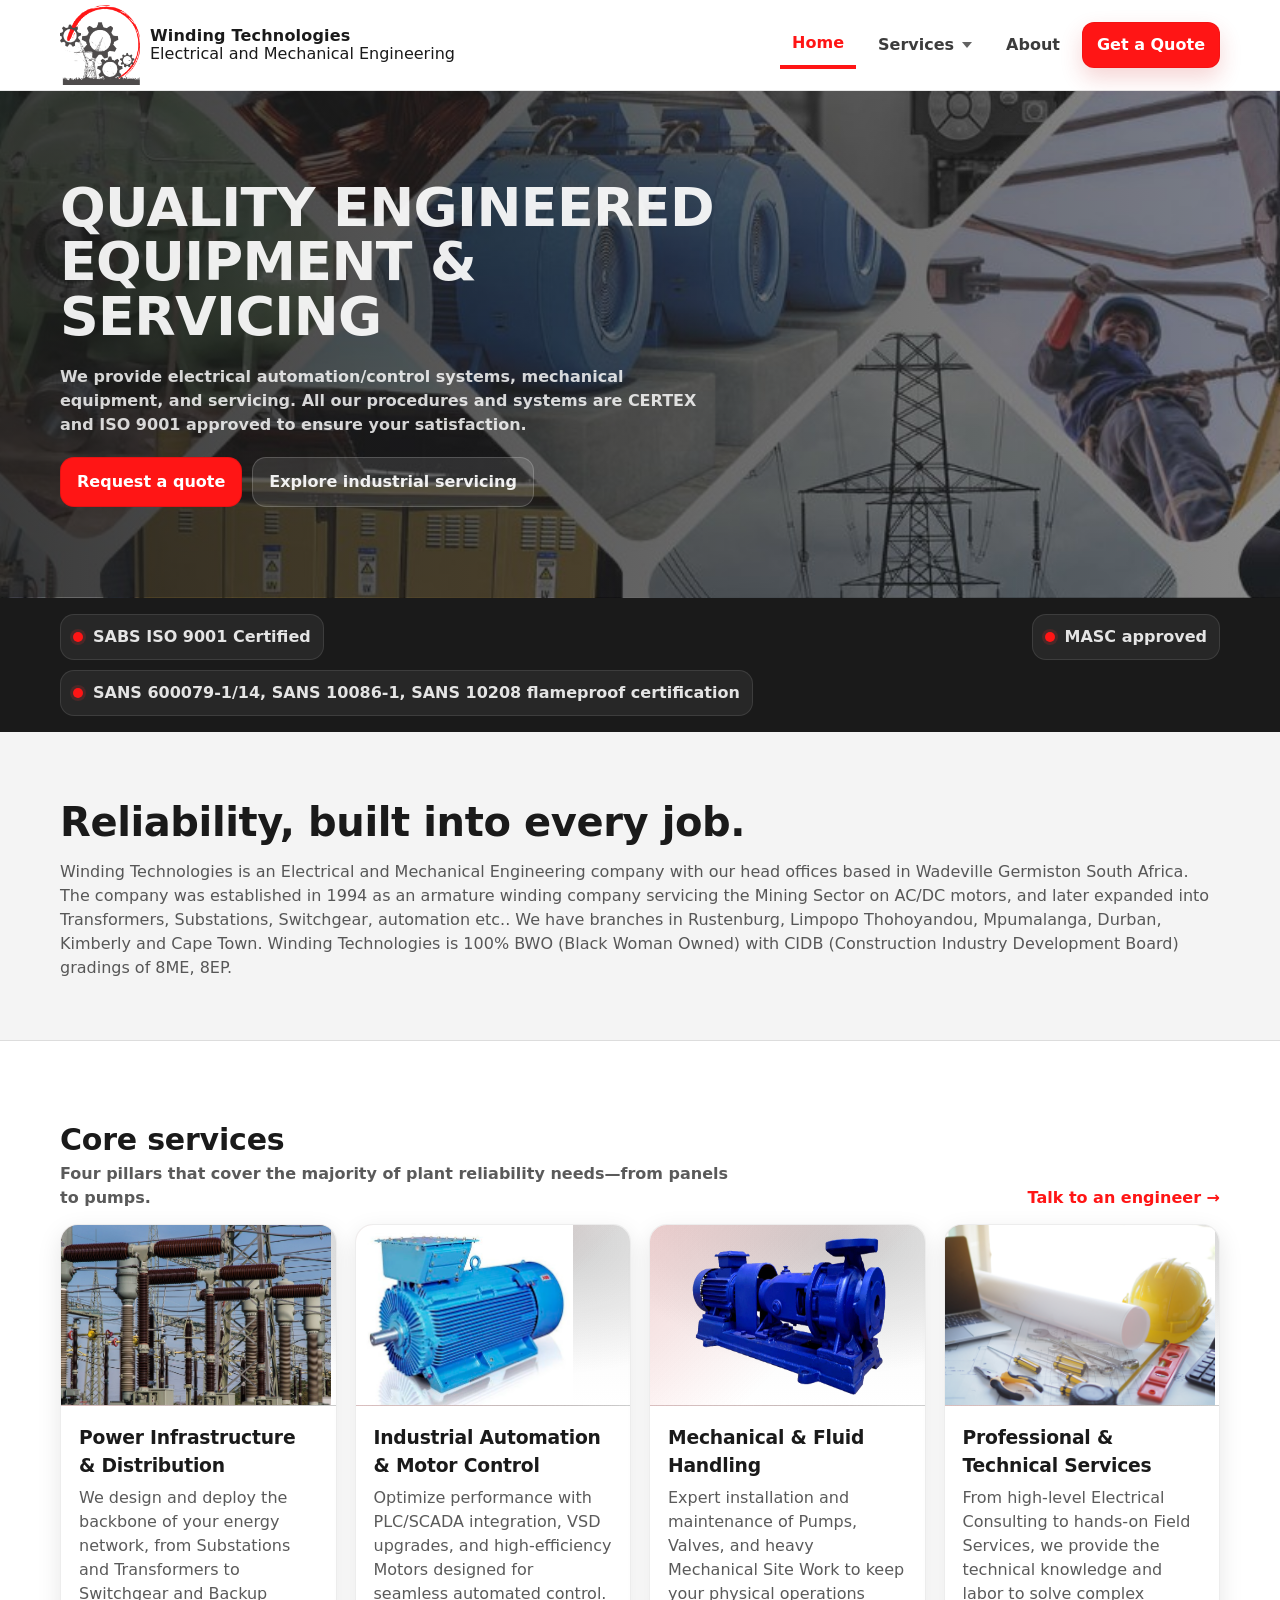
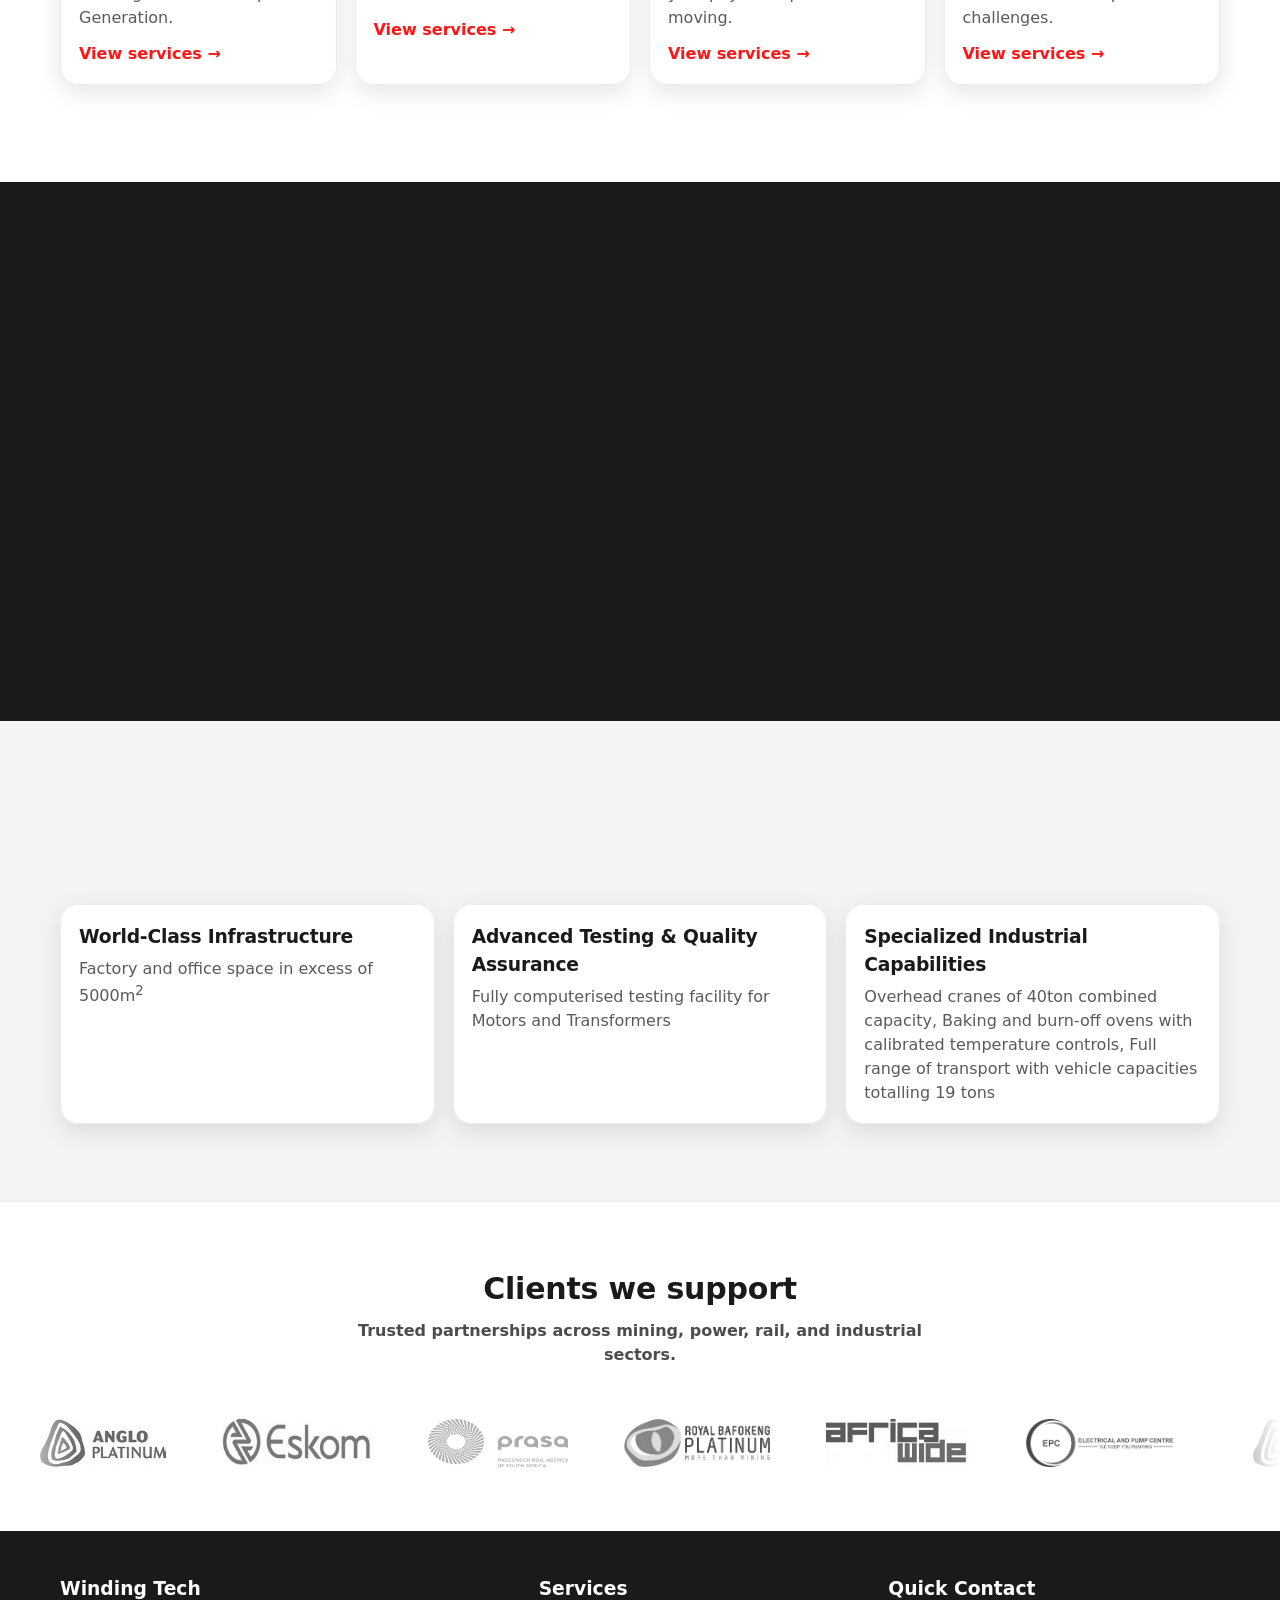
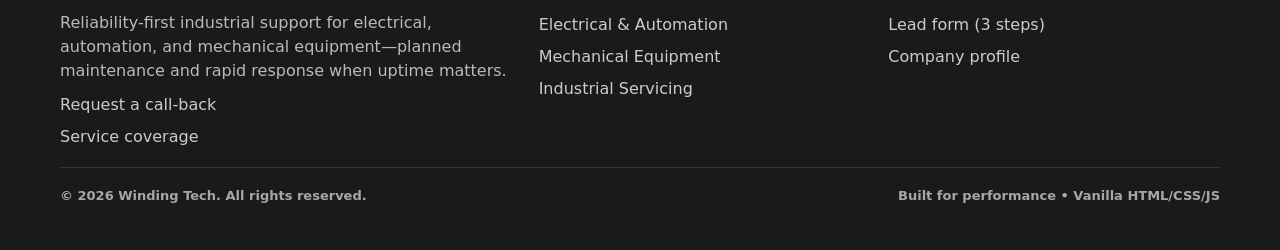
==== commit 3e74f4df: "Improved mobile responsiveness" ====
--- a/index.html
+++ b/index.html
@@ -177,7 +177,7 @@
             </div>
           </div>
 
-          <div class="u-grid" style="grid-template-columns: repeat(3, minmax(0,1fr));" data-reveal>
+          <div class="u-grid u-grid--3" data-reveal>
             <div class="u-card">
               <div class="u-card__inner">
                 <h3 class="service-card__title">World-Class Infrastructure</h3>
--- a/css/main.css
+++ b/css/main.css
@@ -55,7 +55,17 @@
   padding: clamp(40px, 6vw, 84px) 0;
 }
 .u-section--gray{ background: var(--color-gray); }
-.u-grid{ display:grid; gap: 18px; }
+.u-grid{
+  display:grid;
+  grid-template-columns: 1fr;
+  gap: 18px;
+}
+.u-grid--2{
+  grid-template-columns: repeat(2, minmax(0,1fr));
+}
+.u-grid--3{
+  grid-template-columns: repeat(3, minmax(0,1fr));
+}
 .u-card{
   background: var(--color-white);
   border-radius: var(--radius-lg);
@@ -283,6 +293,8 @@
   }
   .nav__item--services.nav__item--open .mega{ display:block; }
   .mega__grid{ grid-template-columns: 1fr; }
+  .u-grid--2,
+  .u-grid--3{ grid-template-columns: 1fr; }
 }
 
 /* Footer */
@@ -538,13 +550,14 @@
   overflow:hidden;
   box-shadow: var(--shadow-md);
   border: 1px solid rgba(255,255,255,.10);
-  background: rgba(255,255,255,.06);
+  background: #fff;
+  padding: 20px;
 }
 .fleet__title{
-  margin: 0 0 8px;
+  margin: 0 0 15px;
   font-size: clamp(22px, 2.6vw, 34px);
   letter-spacing: -.3px;
-  color: var(--color-white);
+  color: var(--color-jet);
 }
 .fleet__text{
   margin: 0;
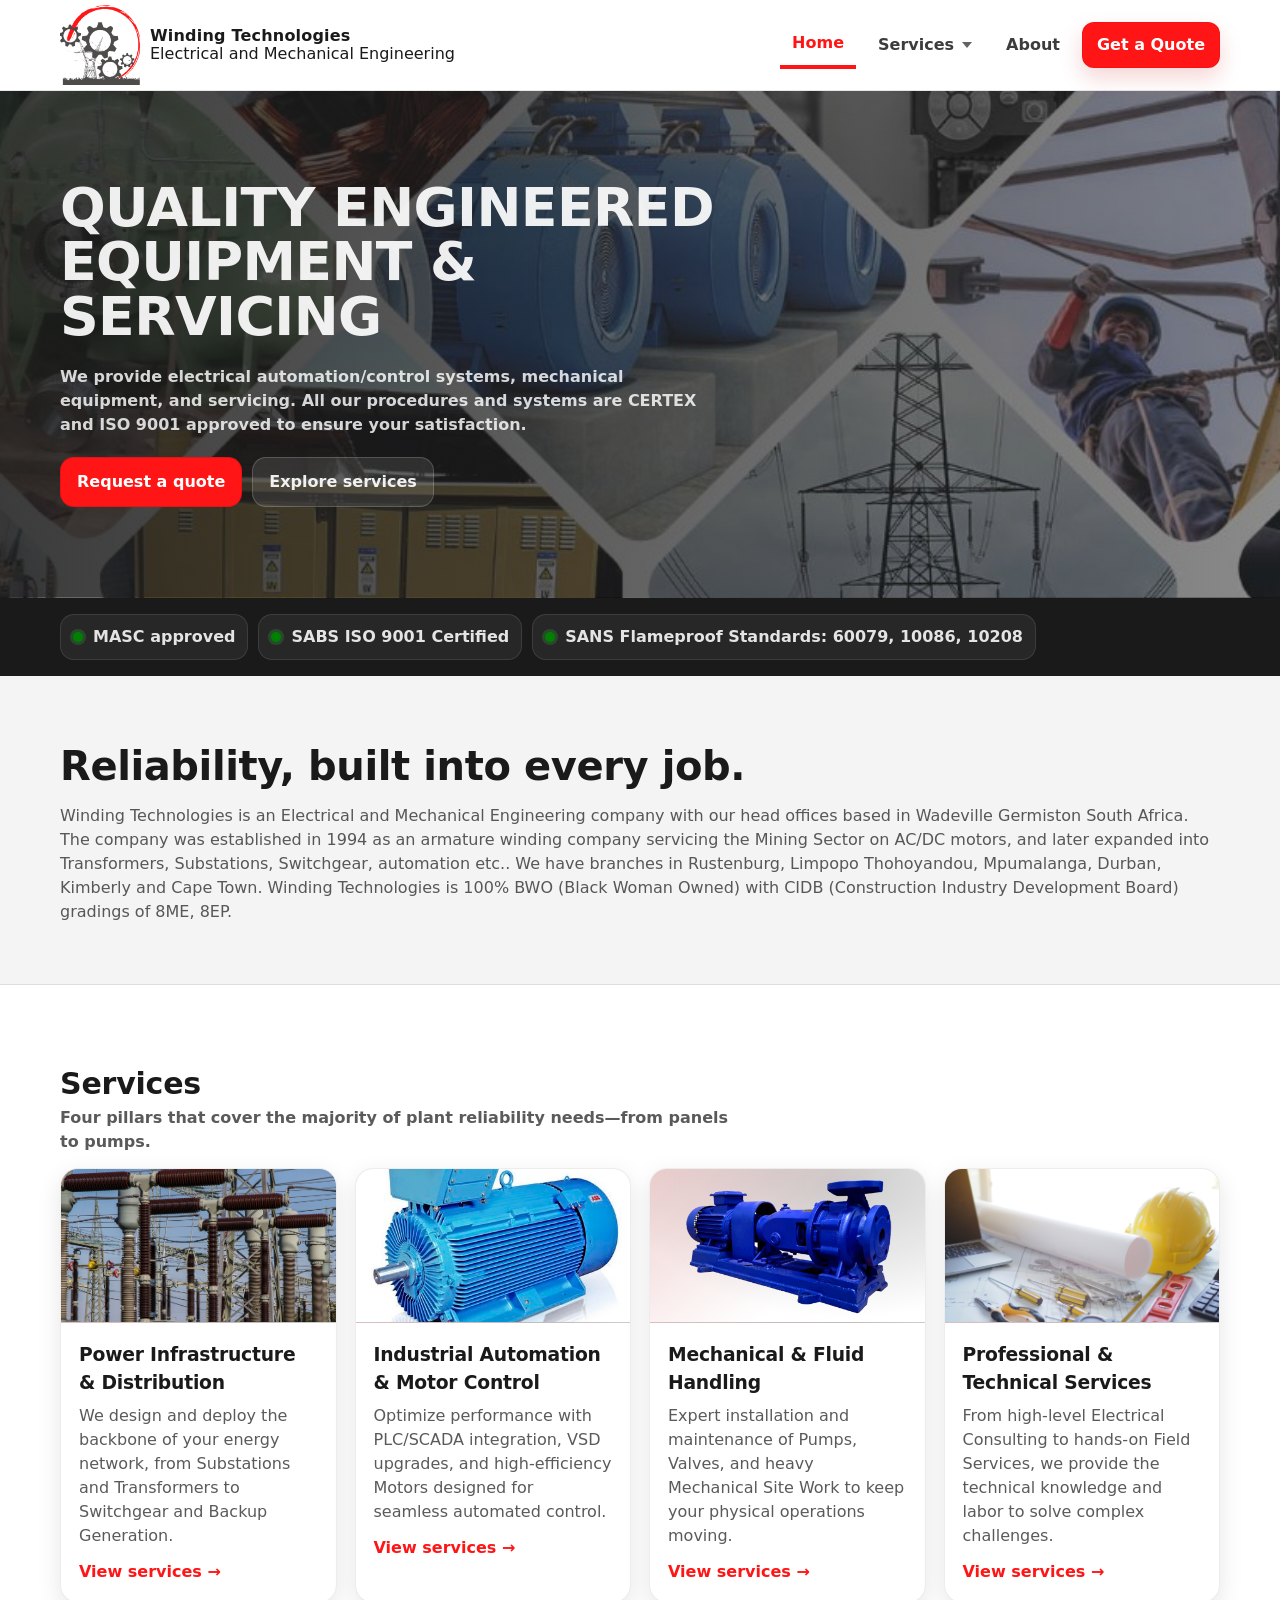
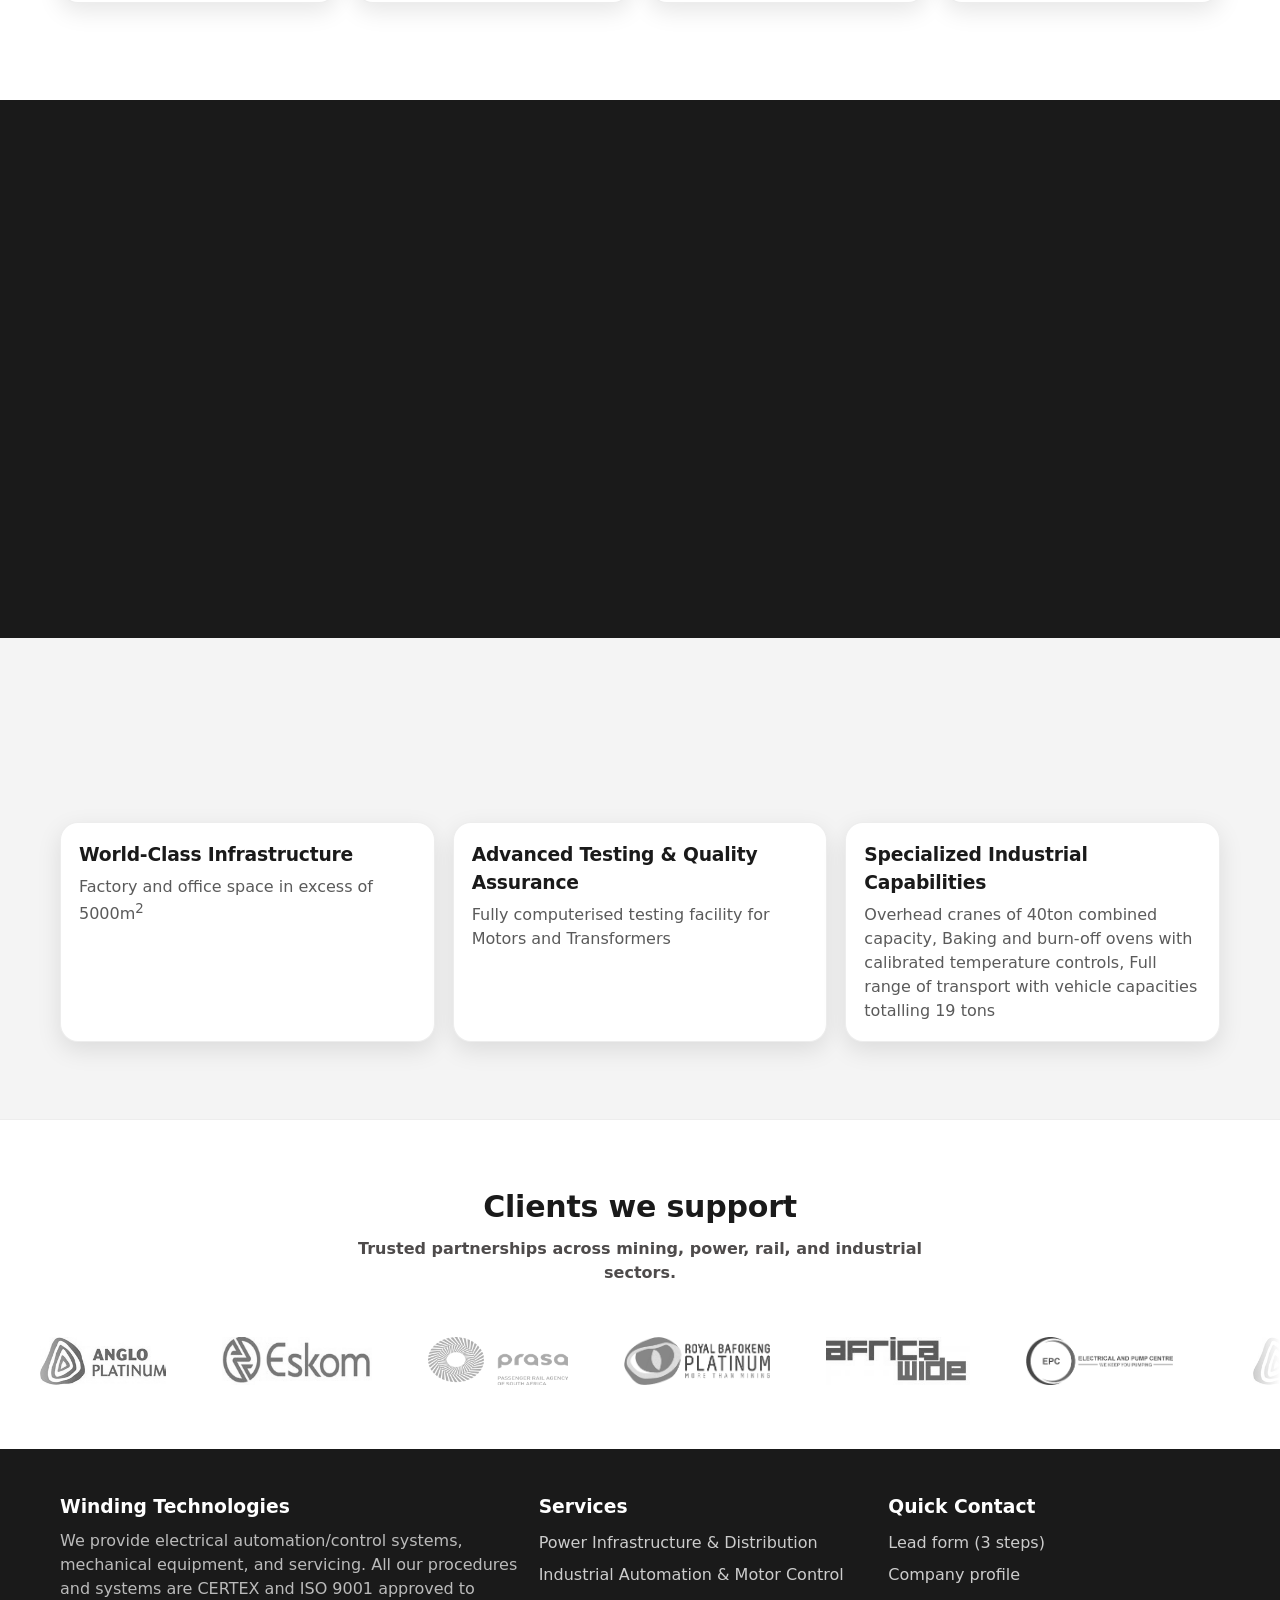
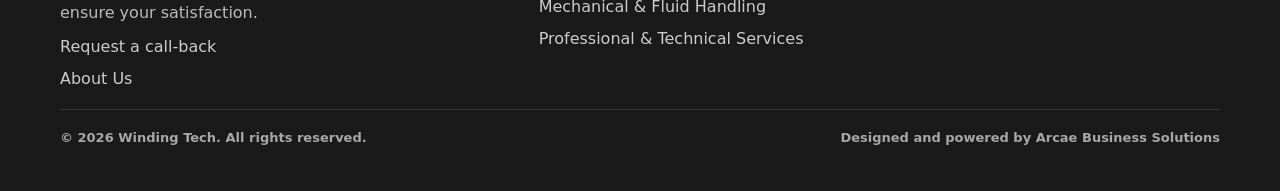
==== commit 6b7b592b: "Home page v1" ====
--- a/index.html
+++ b/index.html
@@ -21,7 +21,7 @@
               We provide electrical automation/control systems, mechanical equipment, and servicing. All our procedures and systems are CERTEX and ISO 9001 approved to ensure your satisfaction.            </p>
             <div class="hero__actions">
               <a class="btn btn--primary" href="./contact.html">Request a quote</a>
-              <a class="btn" href="./services/industrial-servicing.html">Explore industrial servicing</a>
+              <a class="btn" href="./services/industrial-servicing.html">Explore services</a>
             </div>
           </div>
 
@@ -39,9 +39,9 @@
 
       <section class="trust" aria-label="Trust bar">
         <div class="u-container trust__row">
+          <div class="trust__item"><span class="trust__dot" aria-hidden="true"></span> MASC approved</div>
           <div class="trust__item"><span class="trust__dot" aria-hidden="true"></span> SABS ISO 9001 Certified</div>
-          <div class="trust__item"><span class="trust__dot" aria-hidden="true"></span> MASC approved</div>
-          <div class="trust__item"><span class="trust__dot" aria-hidden="true"></span> SANS 600079-1/14, SANS 10086-1, SANS 10208 flameproof certification</div>
+          <div class="trust__item"><span class="trust__dot" aria-hidden="true"></span> SANS Flameproof Standards: 60079, 10086, 10208</div>
         </div>
       </section>
 
@@ -62,10 +62,10 @@
         <div class="u-container">
           <div class="section-head" data-reveal>
             <div>
-              <h2 class="section-head__title">Core services</h2>
+              <h2 class="section-head__title">Services</h2>
               <p class="section-head__lead">Four pillars that cover the majority of plant reliability needs—from panels to pumps.</p>
             </div>
-            <a class="link" href="./contact.html">Talk to an engineer →</a>
+            <!-- <a class="link" href="./contact.html">Talk to an engineer →</a> -->
           </div>
 
           <div class="u-grid services-overview" data-reveal>
@@ -78,7 +78,7 @@
                 <p class="service-card__text">We design and deploy the backbone of your energy network, from Substations and Transformers to Switchgear and Backup
                 Generation.</p>
                 <div class="service-card__actions">
-                  <a class="link" href="./services/electrical-automation.html">View services →</a>
+                  <a class="link" href="./services/electrification.html">View services →</a>
                 </div>
               </div>
             </article>
@@ -92,7 +92,7 @@
                 <p class="service-card__text">Optimize performance with PLC/SCADA integration, VSD upgrades, and high-efficiency Motors designed for seamless
                 automated control.</p>
                 <div class="service-card__actions">
-                  <a class="link" href="./services/mechanical-equipment.html">View services →</a>
+                  <a class="link" href="./services/electrical-automation.html">View services →</a>
                 </div>
               </div>
             </article>
@@ -106,7 +106,7 @@
                 <p class="service-card__text">Expert installation and maintenance of Pumps, Valves, and heavy Mechanical Site Work to keep your physical operations
                 moving.</p>
                 <div class="service-card__actions">
-                  <a class="link" href="./services/industrial-servicing.html">View services →</a>
+                  <a class="link" href="./services/mechanical-equipment.html">View services →</a>
                 </div>
               </div>
             </article>
@@ -136,19 +136,21 @@
               <h2 class="fleet__title">Quality Management</h2>
               <p class="fleet__text">
               <ul>
-                <li>We are SABS ISO 9001 Certified, and we continue to maintain
-                  the quality management system.</li>
-                <li>We are ISO/IEC/SANS 80079-34:2018</li>
-                <li>We are MTEX Q MARK as the Exd Product Repair Mark Scheme
-                  Certification which covers the relevent requirements of SANS:</li>
-                <li>SANS60079-0</li>
-                <li>SANS60079-1</li>
-                <li>SANS60079-19</li>
+                <li>SABS ISO 9001 Certified</li>
+                <li>ISO/IEC/SANS 80079-34:2018</li>
+                <li>MTEX Q MARK as the Exd Product Repair Mark Scheme
+                  Certification which covers the relevent requirements of SANS:
+                  <ul>
+                    <li>SANS60079-0</li>
+                    <li>SANS60079-1</li>
+                    <li>SANS60079-19</li>
+                  </ul>
+                </li>
               </ul>
               </p>
               <!-- <div class="hero__actions" style="margin-top: 14px;">
                 <a class="btn btn--primary" href="./contact.html">Request a quote</a>
-                <a class="btn" href="./services/industrial-servicing.html">See servicing coverage</a>
+                <a class="btn" href="./services/industrial-servicing.html">See service coverage</a>
               </div> -->
             </div>
 
--- a/css/main.css
+++ b/css/main.css
@@ -441,7 +441,7 @@
   gap: 10px;
   flex-wrap: wrap;
   align-items:center;
-  justify-content: space-between;
+  /* justify-content: space-between; */
 }
 .trust__item{
   display:flex;
@@ -457,8 +457,8 @@
 .trust__dot{
   width: 10px; height: 10px;
   border-radius: 999px;
-  background: var(--color-red);
-  box-shadow: 0 0 0 3px rgba(211,47,47,.20);
+  background: green;
+  box-shadow: 0 0 0 3px rgba(47, 211, 61, 0.2);
 }
 
 .section-head{
@@ -492,16 +492,23 @@
   overflow:hidden;
 }
 .service-card__media{
+  position: relative;
   aspect-ratio: 16/9;
   background:
     linear-gradient(135deg, rgba(211,47,47,.18), transparent 60%),
     radial-gradient(400px 240px at 70% 10%, rgba(26,26,26,.18), transparent 55%),
     linear-gradient(180deg, rgba(244,244,244,1), rgba(255,255,255,1));
   border-bottom: 1px solid rgba(26,26,26,.08);
+  overflow: hidden;
 }
 
 .service-card__media > img {
-  height: 180px;
+  position: absolute;
+  inset: 0;
+  width: 100%;
+  height: 100%;
+  object-fit: cover;
+  display: block;
 }
 
 .service-card__title{
